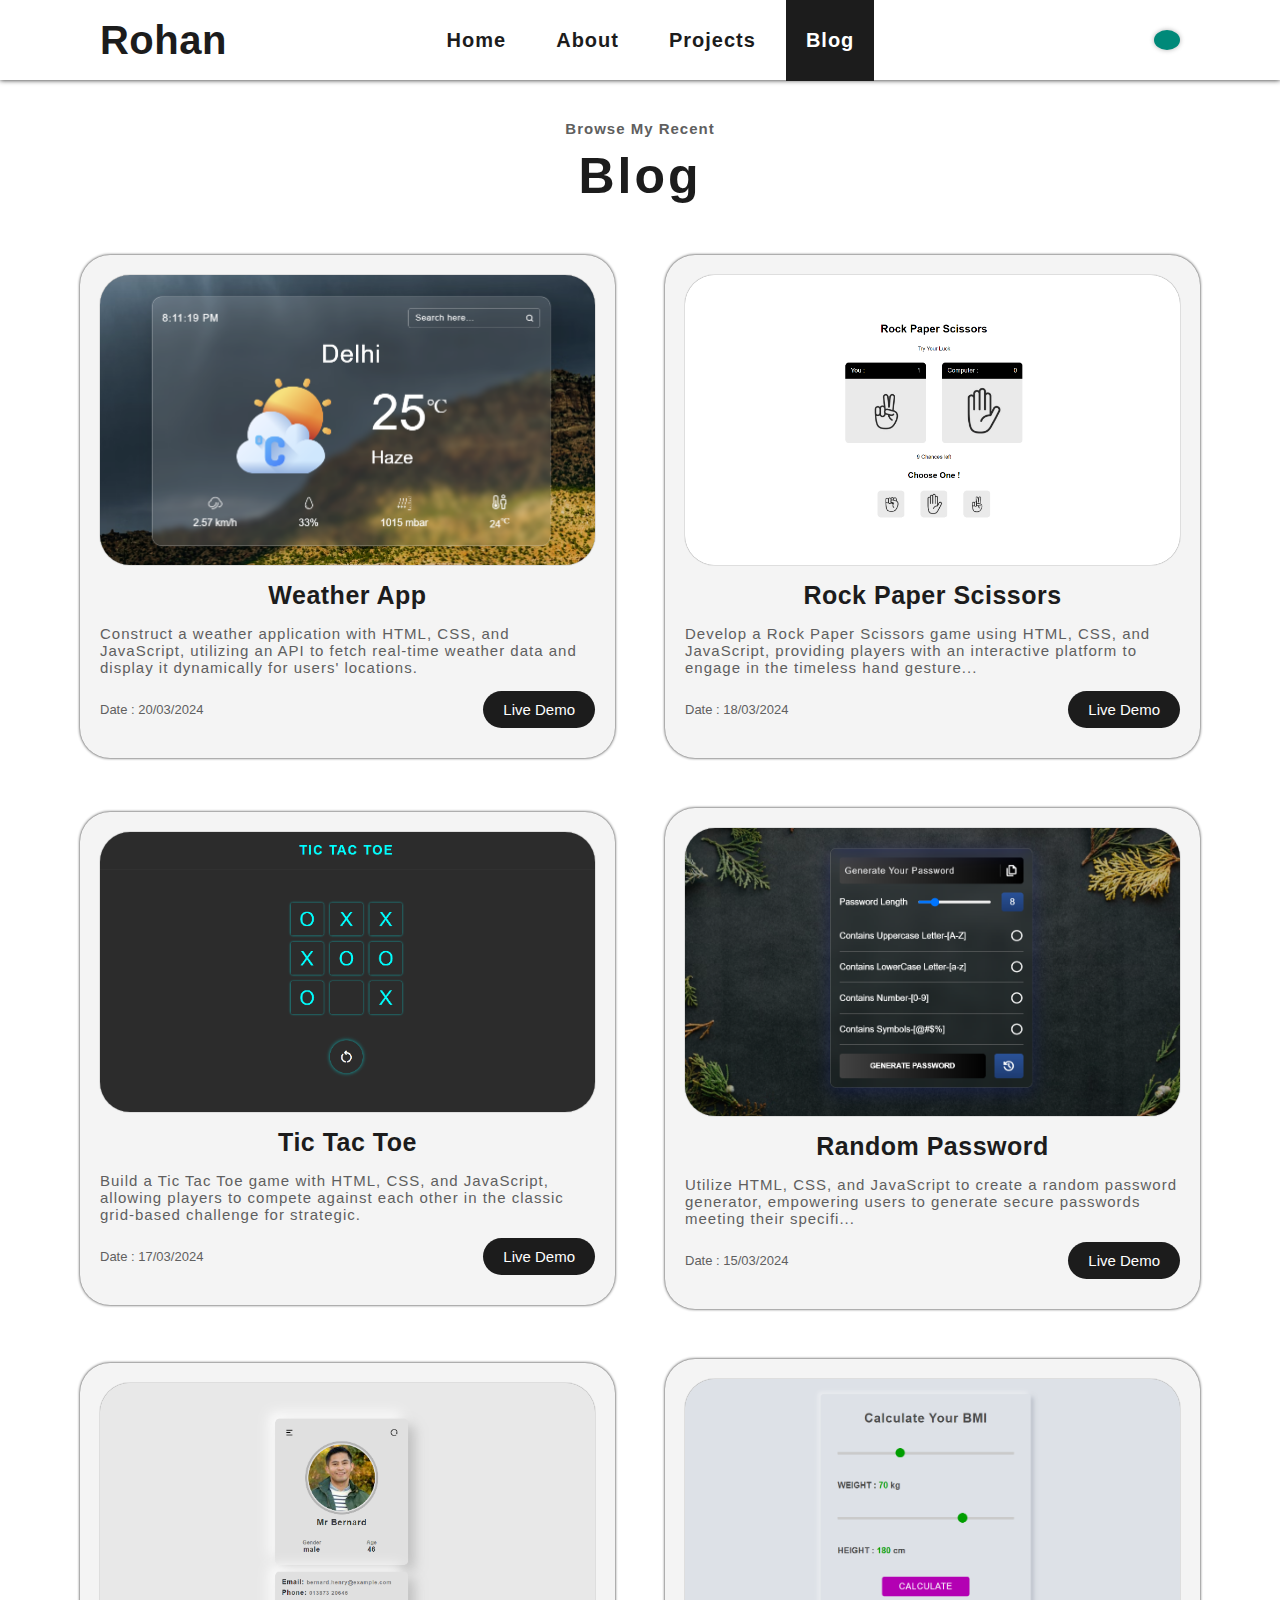
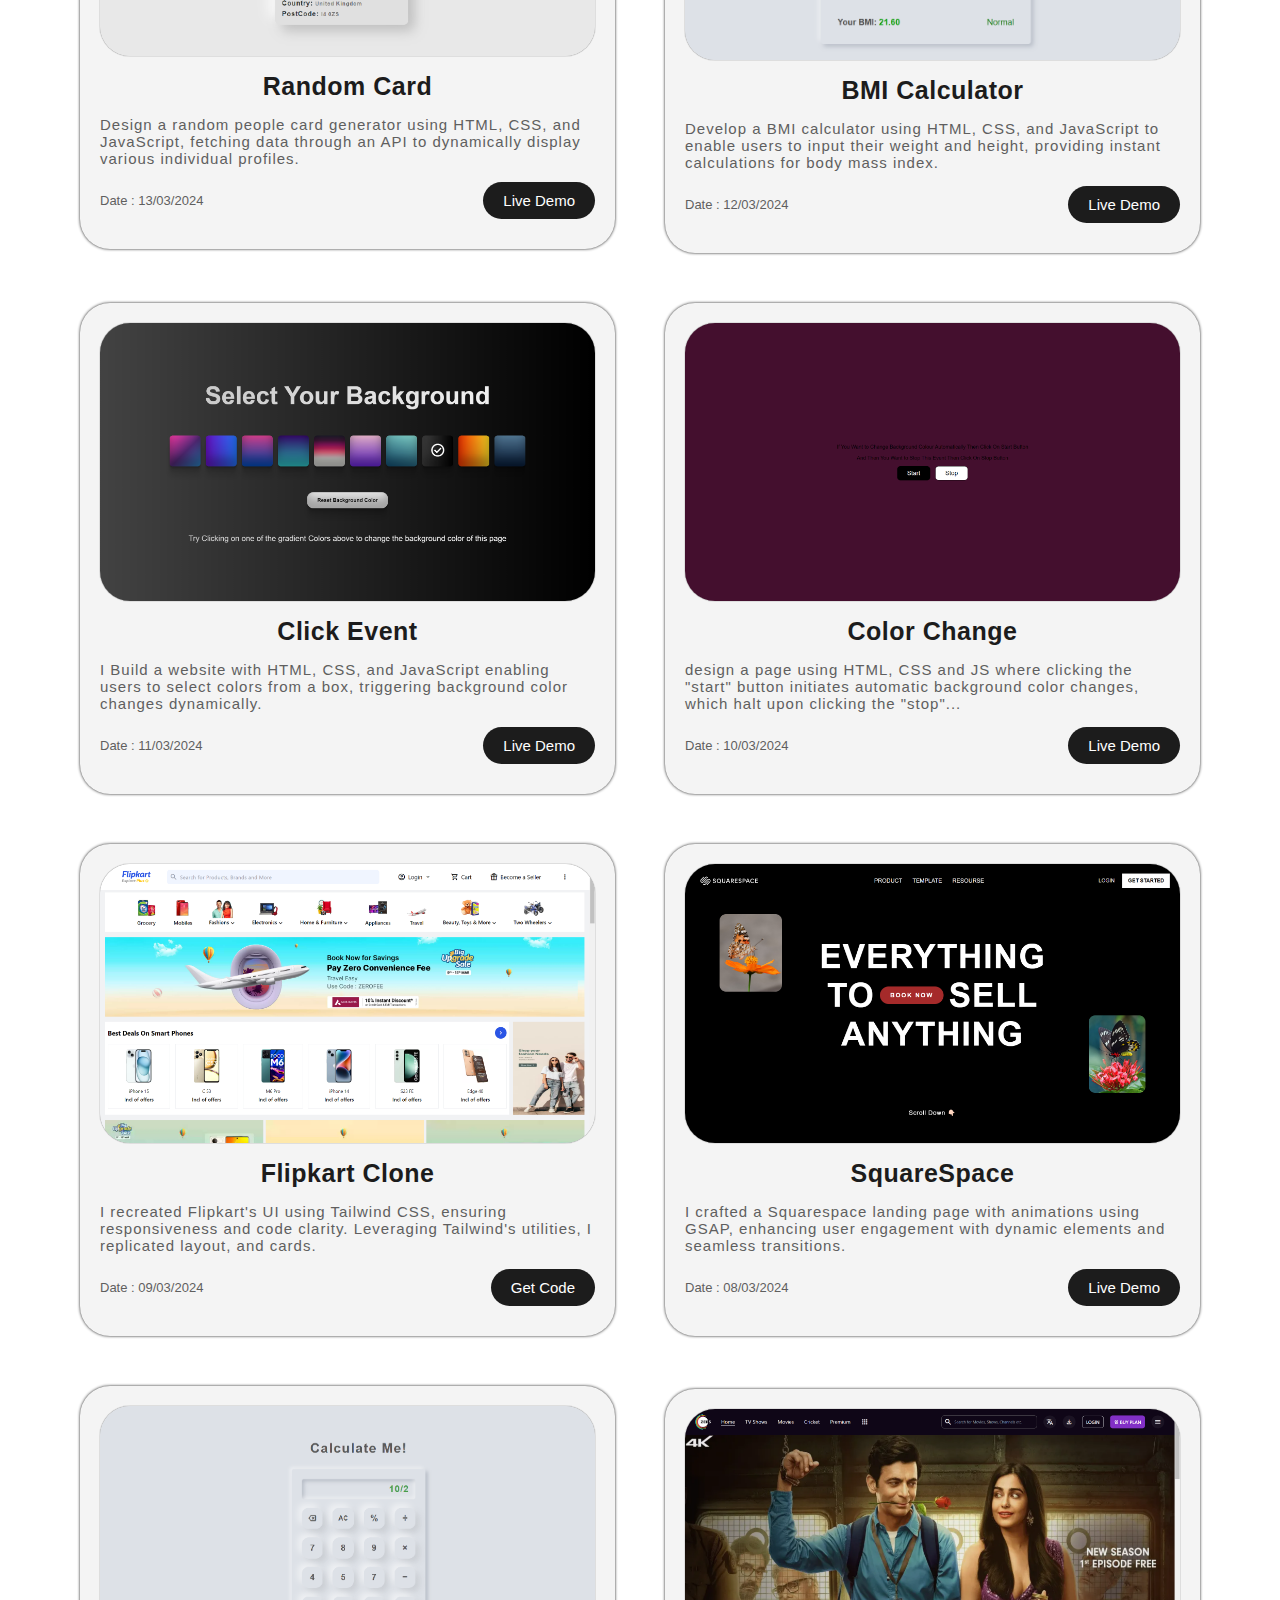
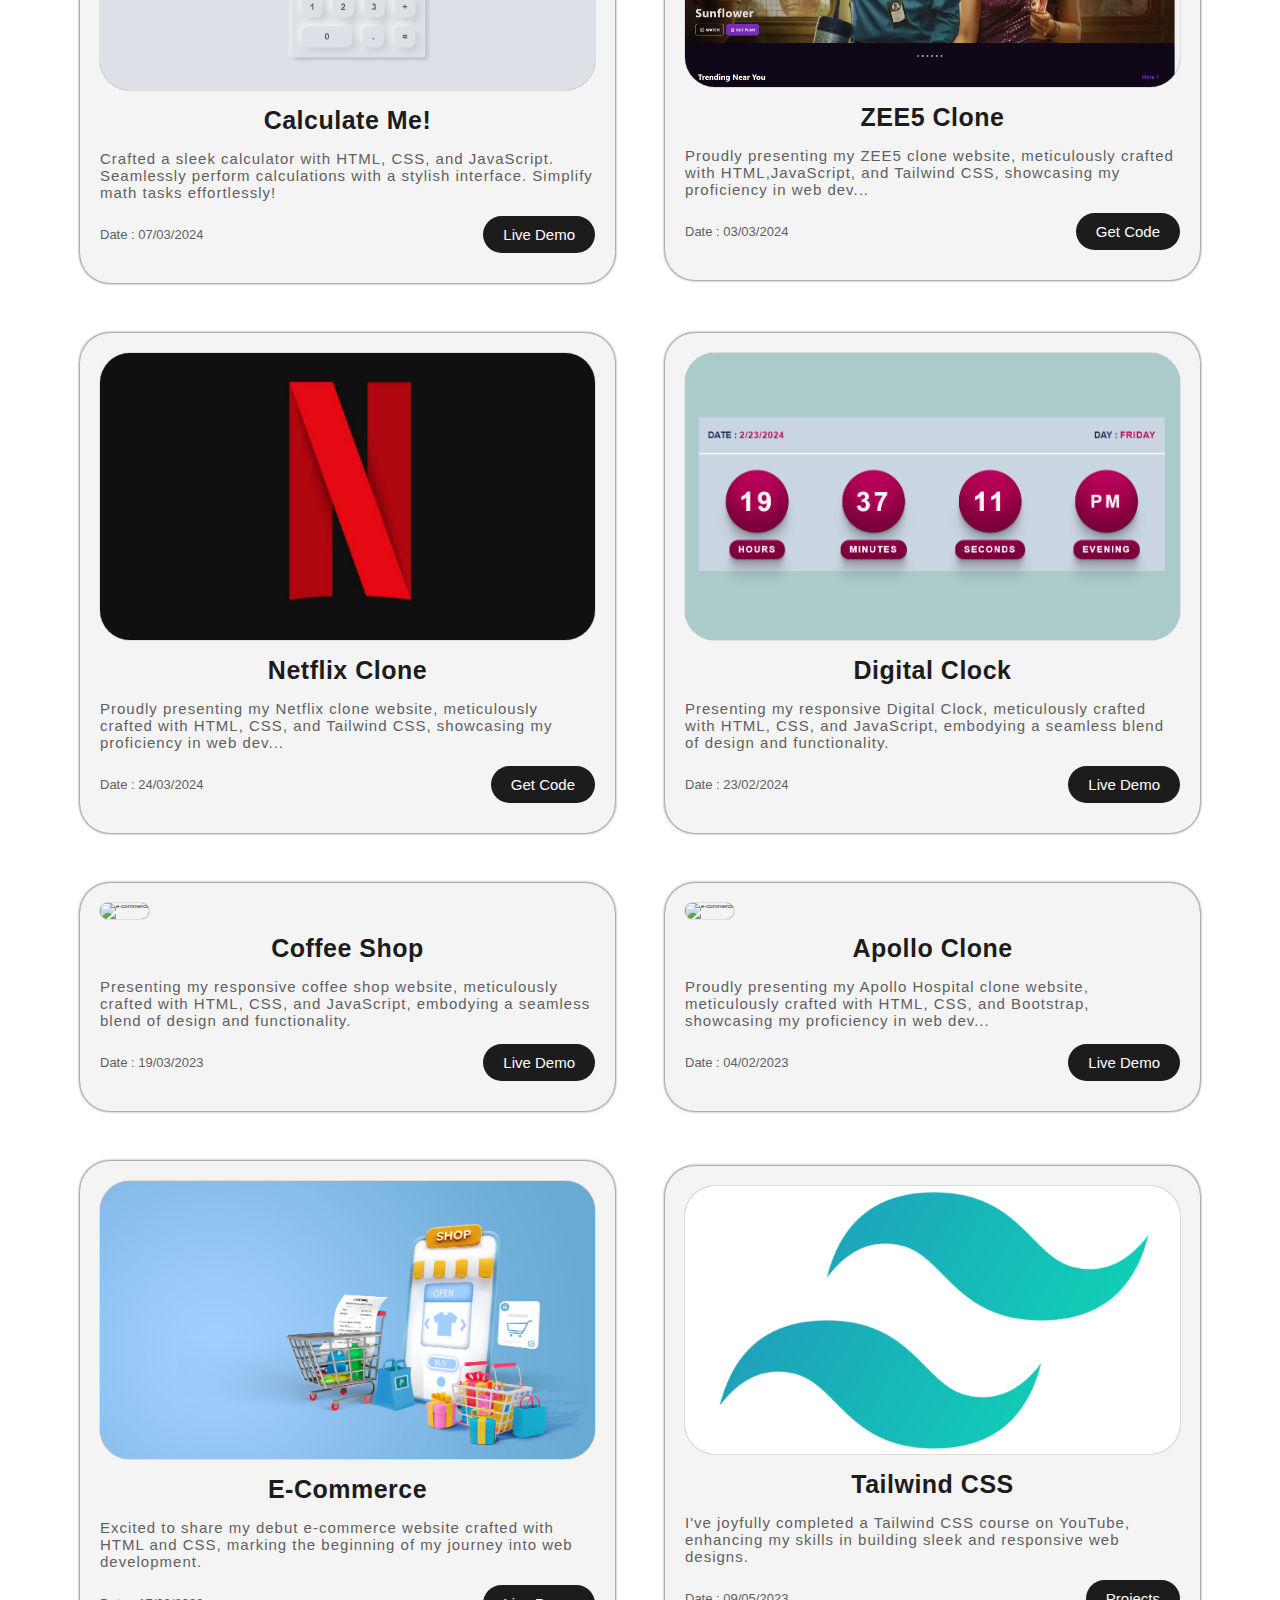
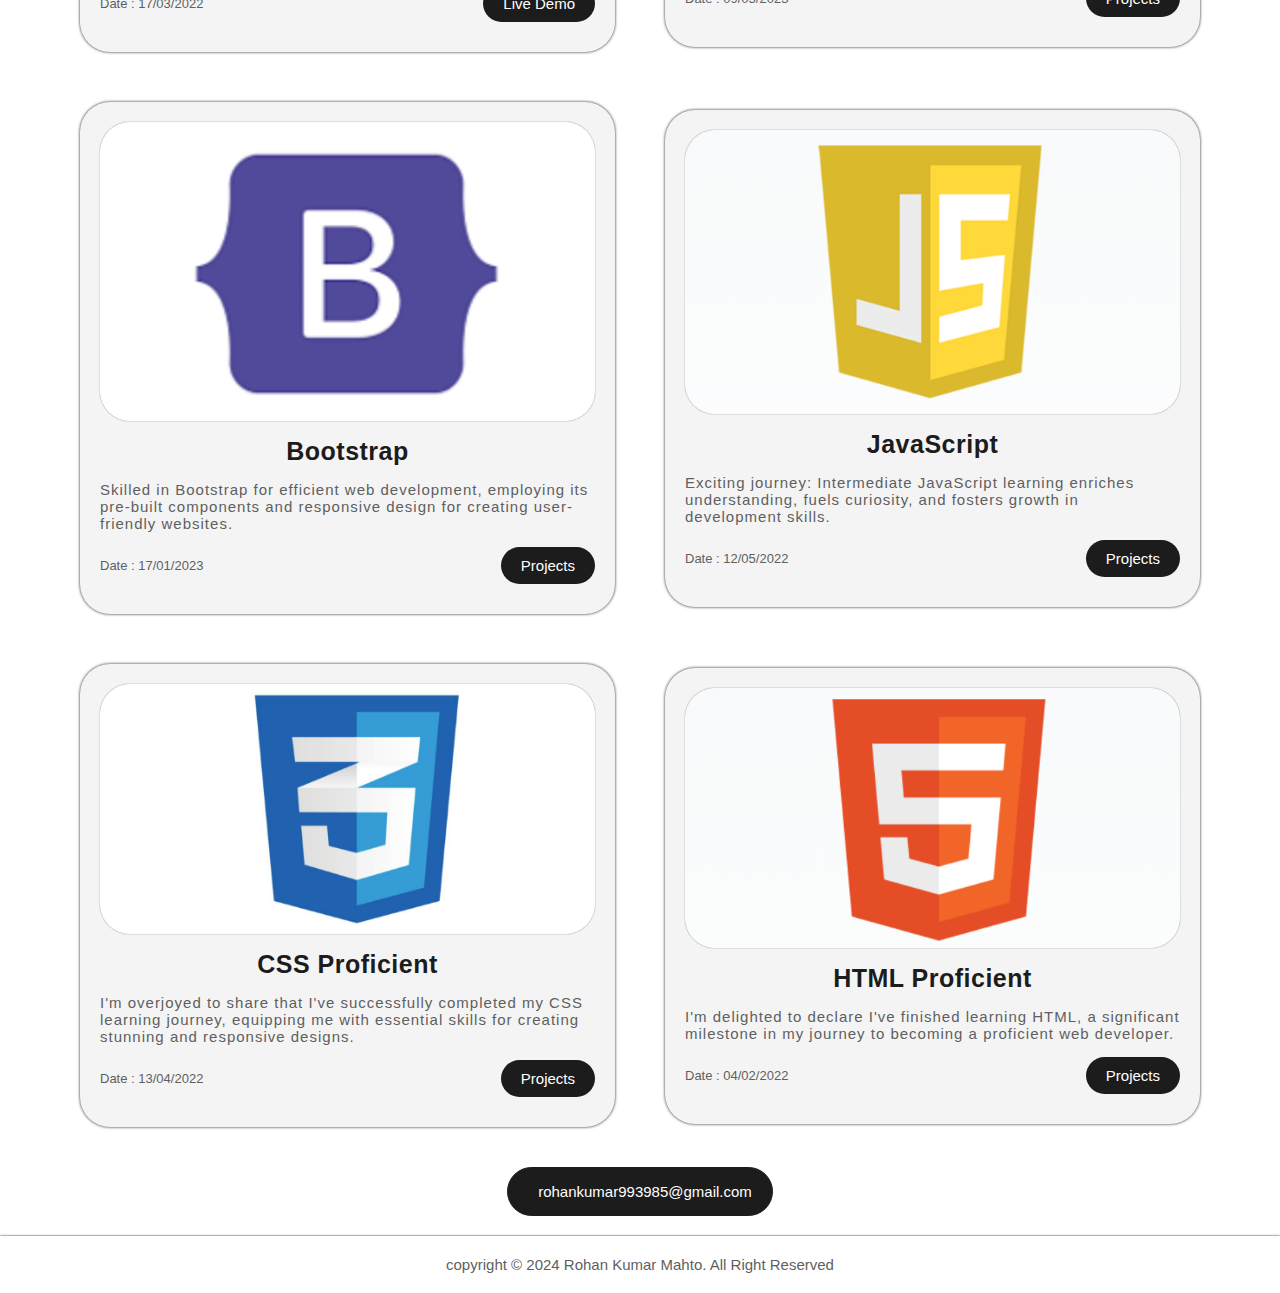
==== blog.html @ c52d7a99 "Add files via upload" ====
<!DOCTYPE html>
<html lang="en">
  <head>
    <meta charset="UTF-8" />
    <meta name="viewport" content="width=device-width, initial-scale=1.0" />
    <link rel="shortcut icon" href="./image/portfolio.png" type="image/x-icon">
    <title>Rohan Kumar Mahto | Portfolio.</title>
    <link rel="stylesheet" href="style.css" />
    <link
      rel="stylesheet"
      href="https://cdnjs.cloudflare.com/ajax/libs/font-awesome/6.5.1/css/all.min.css"
      integrity="sha512-DTOQO9RWCH3ppGqcWaEA1BIZOC6xxalwEsw9c2QQeAIftl+Vegovlnee1c9QX4TctnWMn13TZye+giMm8e2LwA=="
      crossorigin="anonymous"
      referrerpolicy="no-referrer"
    />
  </head>
  <body>
    <div id="bottomToTopScroll">
      <i class="fa-solid fa-arrow-up"></i>
    </div>
    <header class="header-section">
      <div class="navbar">
        <div class="logo">Rohan</div>
        <div class="nav-links">
          <ul class="menu">
            <li><a href="./index.html">Home</a></li>
            <li><a href="./index.html#about">About</a></li>
            <li><a href="./index.html#project">Projects</a></li>
            <li><a href="./blog.html" class="active">Blog</a></li>
            <li><i class="fa-solid fa-xmark close-menu"></i>
          </ul>
        </div>

          <div class="button">
            <i  onclick="lightdark(this)" class="fa-solid fa-moon light-dark" id="themeIcon1"></i>
            <a href="https://wa.me/91+ 8404973614" target="_blank" class="btn whatsapp"><i class="fa-brands fa-whatsapp"></i></a>
          </div>

        <div class="hamburger">
          <button class="light-dark">
            <i class="fa-solid fa-moon" onclick="lightdark(this)" id="themeIcon2"></i>
          </button>
          <i class="fa-solid fa-bars open-menu"></i>
        </div>
      </div>
    </header>

  <section class="page4 blogPage" id="blog" style="margin-top: 4rem;">
    <div class="project-heading blogPageHeading">
      <p>Browse My Recent</p>
      <h2>Blog</h2>
    </div>

    <div class="project-cart-section blog-section">
        <div class="cart-body blogPageCartBody">
            <div class="img-section img-blog">
              <img src="./image/img 25.png" alt="e-commerce">
            </div>
            <div class="cart-description">
              <div class="cart-heading">
                <h4>Weather App</h4>
              </div>
              <div class="cart-details">
                <p>
                  Construct a weather application with HTML, CSS, and JavaScript, utilizing an API to fetch real-time weather data and display it dynamically for users' locations.</p>
                  <div class="blog-date">
                    <p>Date : 20/03/2024</p>
                    <a href="https://rohan04022003.github.io/Weather-App" target="_blank">Live Demo</a>
                  </div>
              </div>
            </div>
          </div>
        <div class="cart-body blogPageCartBody">
            <div class="img-section img-blog">
              <img src="./image/img 24.png" alt="e-commerce">
            </div>
            <div class="cart-description">
              <div class="cart-heading">
                <h4>Rock Paper Scissors</h4>
              </div>
              <div class="cart-details">
                <p>
                  Develop a Rock Paper Scissors game using HTML, CSS, and JavaScript, providing players with an interactive platform to engage in the timeless hand gesture...</p>
                  <div class="blog-date">
                    <p>Date : 18/03/2024</p>
                    <a href="https://rohan04022003.github.io/Rock-Paper-Scissors" target="_blank">Live Demo</a>
                  </div>
              </div>
            </div>
          </div>
        <div class="cart-body blogPageCartBody">
            <div class="img-section img-blog">
              <img src="./image/img 27.png" alt="e-commerce">
            </div>
            <div class="cart-description">
              <div class="cart-heading">
                <h4>Tic Tac Toe</h4>
              </div>
              <div class="cart-details">
                <p>
                  Build a Tic Tac Toe game with HTML, CSS, and JavaScript, allowing players to compete against each other in the classic grid-based challenge for strategic.</p>
                  <div class="blog-date">
                    <p>Date : 17/03/2024</p>
                    <a href="https://rohan04022003.github.io/Tic-tac-toe" target="_blank">Live Demo</a>
                  </div>
              </div>
            </div>
          </div>
        <div class="cart-body blogPageCartBody">
            <div class="img-section img-blog">
              <img src="./image/img 23.png" alt="e-commerce">
            </div>
            <div class="cart-description">
              <div class="cart-heading">
                <h4>Random Password</h4>
              </div>
              <div class="cart-details">
                <p>
                  Utilize HTML, CSS, and JavaScript to create a random password generator, empowering users to generate secure passwords meeting their specifi...</p>
                  <div class="blog-date">
                    <p>Date : 15/03/2024</p>
                    <a href="https://rohan04022003.github.io/Password-Generator" target="_blank">Live Demo</a>
                  </div>
              </div>
            </div>
          </div>
        <div class="cart-body blogPageCartBody">
            <div class="img-section img-blog">
              <img src="./image/img 26.png" alt="e-commerce">
            </div>
            <div class="cart-description">
              <div class="cart-heading">
                <h4>Random Card</h4>
              </div>
              <div class="cart-details">
                <p>
                  Design a random people card generator using HTML, CSS, and JavaScript, fetching data through an API to dynamically display various individual profiles.</p>
                  <div class="blog-date">
                    <p>Date : 13/03/2024</p>
                    <a href="https://rohan04022003.github.io/Random-Card-Generator" target="_blank">Live Demo</a>
                  </div>
              </div>
            </div>
          </div>
        <div class="cart-body blogPageCartBody">
            <div class="img-section img-blog">
              <img src="./image/img 22.png" alt="e-commerce">
            </div>
            <div class="cart-description">
              <div class="cart-heading">
                <h4>BMI Calculator</h4>
              </div>
              <div class="cart-details">
                <p>
                  Develop a BMI calculator using HTML, CSS, and JavaScript to enable users to input their weight and height, providing instant calculations for body mass index.</p>
                  <div class="blog-date">
                    <p>Date : 12/03/2024</p>
                    <a href="https://rohan04022003.github.io/BMI-Calculator/" target="_blank">Live Demo</a>
                  </div>
              </div>
            </div>
          </div>
        <div class="cart-body blogPageCartBody">
            <div class="img-section img-blog">
              <img src="./image/img 20.png" alt="e-commerce">
            </div>
            <div class="cart-description">
              <div class="cart-heading">
                <h4>Click Event</h4>
              </div>
              <div class="cart-details">
                <p>
                  I Build a website with HTML, CSS, and JavaScript enabling users to select colors from a box, triggering background color changes dynamically.</p>
                  <div class="blog-date">
                    <p>Date : 11/03/2024</p>
                    <a href="https://rohan04022003.github.io/Background-Color-Change/" target="_blank">Live Demo</a>
                  </div>
              </div>
            </div>
          </div>
        <div class="cart-body blogPageCartBody">
            <div class="img-section img-blog">
              <img src="./image/img 21.png" alt="e-commerce">
            </div>
            <div class="cart-description">
              <div class="cart-heading">
                <h4>Color Change</h4>
              </div>
              <div class="cart-details">
                <p>
                  design a page using HTML, CSS and JS where clicking the "start" button initiates automatic background color changes, which halt upon clicking the "stop"...</p>
                  <div class="blog-date">
                    <p>Date : 10/03/2024</p>
                    <a href="https://rohan04022003.github.io/Background-Color-Change-Automatic/" target="_blank">Live Demo</a>
                  </div>
              </div>
            </div>
          </div>
        <div class="cart-body blogPageCartBody">
            <div class="img-section img-blog">
              <img src="./image/img 19.png" alt="e-commerce">
            </div>
            <div class="cart-description">
              <div class="cart-heading">
                <h4>Flipkart Clone</h4>
              </div>
              <div class="cart-details">
                <p>
                  I recreated Flipkart's UI using Tailwind CSS, ensuring responsiveness and code clarity. Leveraging Tailwind's utilities, I replicated layout, and cards.</p>
                  <div class="blog-date">
                    <p>Date : 09/03/2024</p>
                    <a href="https://github.com/Rohan04022003/Flipkart-Clone" target="_blank">Get Code</a>
                  </div>
              </div>
            </div>
          </div>
        <div class="cart-body blogPageCartBody">
            <div class="img-section img-blog">
              <img src="./image/img 18.png" alt="e-commerce">
            </div>
            <div class="cart-description">
              <div class="cart-heading">
                <h4>SquareSpace</h4>
              </div>
              <div class="cart-details">
                <p>
                  I crafted a Squarespace landing page with animations using GSAP, enhancing user engagement with dynamic elements and seamless transitions.</p>
                  <div class="blog-date">
                    <p>Date : 08/03/2024</p>
                    <a href="https://rohan04022003.github.io/Squarespace-landingPage/" target="_blank">Live Demo</a>
                  </div>
              </div>
            </div>
          </div>
        <div class="cart-body blogPageCartBody">
            <div class="img-section img-blog">
              <img src="./image/img 16.png" alt="e-commerce">
            </div>
            <div class="cart-description">
              <div class="cart-heading">
                <h4>Calculate Me!</h4>
              </div>
              <div class="cart-details">
                <p>
                  Crafted a sleek calculator with HTML, CSS, and JavaScript. Seamlessly perform calculations with a stylish interface. Simplify math tasks effortlessly!</p>
                  <div class="blog-date">
                    <p>Date : 07/03/2024</p>
                    <a href="https://rohan04022003.github.io/CalculateMe" target="_blank">Live Demo</a>
                  </div>
              </div>
            </div>
          </div>
          <div class="cart-body blogPageCartBody">
            <div class="img-section img-blog">
              <img src="./image/img 17.png" alt="e-commerce">
            </div>
            <div class="cart-description">
              <div class="cart-heading">
                <h4>ZEE5 Clone</h4>
              </div>
              <div class="cart-details">
                <p>
                  Proudly presenting my ZEE5 clone website, meticulously crafted with HTML,JavaScript, and Tailwind CSS, showcasing my proficiency in web dev...</p>
                  <div class="blog-date">
                    <p>Date : 03/03/2024</p>
                    <a href="https://github.com/Rohan04022003/ZEE5-Clone" target="_blank">Get Code</a>
                  </div>
              </div>
            </div>
          </div>
        <div class="cart-body blogPageCartBody">
            <div class="img-section img-blog">
              <img src="./image/img 14.png" alt="e-commerce">
            </div>
            <div class="cart-description">
              <div class="cart-heading">
                <h4>Netflix Clone</h4>
              </div>
              <div class="cart-details">
                <p>
                  Proudly presenting my Netflix clone website, meticulously crafted with HTML, CSS, and Tailwind CSS, showcasing my proficiency in web dev...</p>
                  <div class="blog-date">
                    <p>Date : 24/03/2024</p>
                    <a href="https://github.com/Rohan04022003/Netflix-clone/" target="_blank">Get Code</a>
                  </div>
              </div>
            </div>
          </div>
        <div class="cart-body blogPageCartBody">
            <div class="img-section img-blog">
              <img src="./image/img 13.png" alt="e-commerce">
            </div>
            <div class="cart-description">
              <div class="cart-heading">
                <h4>Digital Clock</h4>
              </div>
              <div class="cart-details">
                <p>
                    Presenting my responsive Digital Clock, meticulously crafted with HTML, CSS, and JavaScript, embodying a seamless blend of design and functionality.</p>
                  <div class="blog-date">
                    <p>Date : 23/02/2024</p>
                    <a href="https://rohan04022003.github.io/digital-clock/" target="_blank">Live Demo</a>
                  </div>
              </div>
            </div>
          </div>
        <div class="cart-body blogPageCartBody">
            <div class="img-section img-blog">
              <img src="./image/img 4.jpg" alt="e-commerce">
            </div>
            <div class="cart-description">
              <div class="cart-heading">
                <h4>Coffee Shop</h4>
              </div>
              <div class="cart-details">
                <p>
                    Presenting my responsive coffee shop website, meticulously crafted with HTML, CSS, and JavaScript, embodying a seamless blend of design and functionality.</p>
                  <div class="blog-date">
                    <p>Date : 19/03/2023</p>
                    <a href="https://rohan04022003.github.io/Coffee-shop-website01-full-responsive/" target="_blank">Live Demo</a>
                  </div>
              </div>
            </div>
          </div>
        <div class="cart-body blogPageCartBody">
            <div class="img-section img-blog">
              <img src="./image/img 3.jpg" alt="e-commerce">
            </div>
            <div class="cart-description">
              <div class="cart-heading">
                <h4>Apollo Clone</h4>
              </div>
              <div class="cart-details">
                <p>Proudly presenting my Apollo Hospital clone website, meticulously crafted with HTML, CSS, and Bootstrap, showcasing my proficiency in web dev...
                  </p>
                  <div class="blog-date">
                    <p>Date : 04/02/2023</p>
                    <a href=" https://rohan04022003.github.io/Hospital-management01/" target="_blank">Live Demo</a>
                  </div>
              </div>
            </div>
          </div>
        <div class="cart-body blogPageCartBody">
            <div class="img-section img-blog">
              <img src="./image/img 2.jpg" alt="e-commerce">
            </div>
            <div class="cart-description">
              <div class="cart-heading">
                <h4>E-Commerce</h4>
              </div>
              <div class="cart-details">
                <p>
                    Excited to share my debut e-commerce website crafted with HTML and CSS, marking the beginning of my journey into web development.</p>
                  <div class="blog-date">
                    <p>Date : 17/03/2022</p>
                    <a href="https://rohan04022003.github.io/Fashion-club/" target="_blank">Live Demo</a>
                  </div>
              </div>
            </div>
          </div>
        <div class="cart-body blogPageCartBody">
            <div class="img-section img-blog">
              <img src="./image/img 9.png" alt="e-commerce">
            </div>
            <div class="cart-description">
              <div class="cart-heading">
                <h4>Tailwind CSS</h4>
              </div>
              <div class="cart-details">
                <p>
                  I've joyfully completed a Tailwind CSS course on YouTube, enhancing my skills in building sleek and responsive web designs.</p>
                  <div class="blog-date">
                    <p>Date : 09/05/2023</p>
                    <a href="./tailwindcss_project.html">Projects</a>
                  </div>
              </div>
            </div>
          </div>
        <div class="cart-body blogPageCartBody">
            <div class="img-section img-blog">
              <img src="./image/img 8.png" alt="e-commerce">
            </div>
            <div class="cart-description">
              <div class="cart-heading">
                <h4>Bootstrap</h4>
              </div>
              <div class="cart-details">
                <p>
                    Skilled in Bootstrap for efficient web development, employing its pre-built components and responsive design for creating user-friendly websites.</p>
                  <div class="blog-date">
                    <p>Date : 17/01/2023</p>
                    <a href="./bootstrap_projects.html">Projects</a>
                  </div>
              </div>
            </div>
          </div>
      <div class="cart-body blogPageCartBody">
        <div class="img-section img-blog">
          <img src="./image/img 7.png" alt="e-commerce">
        </div>
        <div class="cart-description">
          <div class="cart-heading">
            <h4>JavaScript</h4>
          </div>
          <div class="cart-details">
            <p>
              Exciting journey: Intermediate JavaScript learning enriches understanding, fuels curiosity, and fosters growth in development skills.</p>
              <div class="blog-date">
                <p>Date : 12/05/2022</p>
                <a href="./html_css_project.html">Projects</a>
              </div>
          </div>
        </div>
      </div>
      <div class="cart-body blogPageCartBody">
        <div class="img-section img-blog">
          <img src="./image/img 6.png" alt="e-commerce">
        </div>
        <div class="cart-description">
          <div class="cart-heading">
            <h4>CSS Proficient</h4>
          </div>
          <div class="cart-details">
            <p>
              I'm overjoyed to share that I've successfully completed my CSS learning journey, equipping me with essential skills for creating stunning and responsive designs.</p>
              <div class="blog-date">
                <p>Date : 13/04/2022</p>
                <a href="./html_css_project.html">Projects</a>
              </div>
          </div>
        </div>
      </div>
      <div class="cart-body blogPageCartBody">
        <div class="img-section img-blog">
          <img src="./image/img 5.png" alt="e-commerce">
        </div>
        <div class="cart-description">
          <div class="cart-heading">
            <h4>HTML Proficient</h4>
          </div>
          <div class="cart-details">
            <p>
              I'm delighted to declare I've finished learning HTML, a significant milestone in my journey to becoming a proficient web developer.</p>
              <div class="blog-date">
                <p>Date : 04/02/2022</p>
                <a href="./html_css_project.html">Projects</a>
              </div>
          </div>
        </div>
      </div>
    </div>
  </section>

  <footer>
    <div class="my-email">
      <a href="mailto:rohankumar993985@gmail.com" class="email-btn"><i class="fa-solid fa-envelope"></i>rohankumar993985@gmail.com</a>
    </div>

    <div class="copyright">
      <p>copyright &copy; 2024 Rohan Kumar Mahto. All Right Reserved</p>
    </div>
  </footer>

  <script src="https://cdnjs.cloudflare.com/ajax/libs/gsap/3.12.5/gsap.min.js" integrity="sha512-7eHRwcbYkK4d9g/6tD/mhkf++eoTHwpNM9woBxtPUBWm67zeAfFC+HrdoE2GanKeocly/VxeLvIqwvCdk7qScg==" crossorigin="anonymous" referrerpolicy="no-referrer"></script>
  <script src="https://cdnjs.cloudflare.com/ajax/libs/gsap/3.12.5/ScrollTrigger.min.js" integrity="sha512-onMTRKJBKz8M1TnqqDuGBlowlH0ohFzMXYRNebz+yOcc5TQr/zAKsthzhuv0hiyUKEiQEQXEynnXCvNTOk50dg==" crossorigin="anonymous" referrerpolicy="no-referrer"></script>
  <script src="./gsap.js"></script>
    <script src="./script.js"></script>
  </body>
</html>
---- style.css ----
* {
  padding: 0;
  margin: 0;
  font-size: 62.5%;
  font-family:Arial, Helvetica, sans-serif;
  box-sizing: border-box;
  -webkit-tap-highlight-color: transparent;
  scroll-behavior: smooth;
  user-select: none;
}

::-webkit-scrollbar {
  width: 0.4rem;
}

::-webkit-scrollbar-thumb {
  background-color: var(--ternary-color);
  border-radius: 4rem;
}

:root {
  --primary-color: #ffffff;
  --secondary-color: rgb(28, 28, 28);
  --ternary-color: #5f5f5f;
  --scroll-bar: fff;
  --menu-bg: rgb(185, 185, 185);
  --fourth-color: rgb(244, 244, 244);
}

.dark-mode {
  --secondary-color: #ffffff;
  --primary-color: rgb(15, 15, 15);
  --menu-bg: rgb(49, 49, 49);
  --ternary-color: #b0b0b0;
  --fourth-color: rgb(32, 32, 32);
}

body {
  transition: 0.3s linear;
  background-color: var(--primary-color);
  color: var(--secondary-color);
}

#bottomToTopScroll{
  position: fixed;
  z-index: 999999999;
  bottom: 5%;
  right: 3%;
  opacity: 0;
  transition: .3s linear;
}

#bottomToTopScroll i{
  padding: 1.5rem 1.8rem;
  font-size: 2rem;
  border-radius: 50%;
  background-color: var(--secondary-color);
  color: var(--primary-color);
  cursor: pointer;
}

/* start header section  */

.header-section {
  width: 100%;
  box-shadow: 0px 0px 5px var(--secondary-color);
  position: sticky;
  top: 0;
  z-index: 99999;
}

.header-section .navbar {
  display: flex;
  justify-content: space-around;
  align-items: center;
  height: 8rem;
  position: relative;
  background-color: var(--primary-color);
}

.header-section .navbar .logo {
  font-size: 4rem;
  font-weight: 700;
  letter-spacing: .5px;
  color: var(--secondary-color);
}

.close-menu {
  display: none;
}

.header-section .navbar .nav-links ul {
  display: flex;
  align-items: center;
  gap: 1rem;
}

.header-section .nav-links ul li {
  list-style: none;
}

.header-section .nav-links ul li > a {
  text-decoration: none;
  font-size: 2rem;
  font-weight: 600;
  padding: 3rem 2rem;
  letter-spacing: 1px;
  color: var(--secondary-color);
}

.active{
  background-color: var(--secondary-color);
  color: var(--primary-color) !important;
}

.header-section .nav-links ul li i {
  color: var(--secondary-color);
  font-size: 2.5rem;
}

.header-section .light-dark {
  color: var(--secondary-color);
  font-size: 1.7rem;
  background-color: transparent;
  outline: none;
  border: none;
  cursor: pointer;
}

.header-section .navbar .button {
  display: flex;
  align-items: center;
  gap: 3rem;
  margin-left: 5rem;
}

.header-section .navbar .button i{
  font-size: 2.5rem;
}

.btn {
  text-decoration: none;
  font-size: 2rem;
  font-weight: 700;
  background: var(--menu-bg);
  color: var(--secondary-color);
  border-radius: 50%;
  overflow-anchor: none;
  padding: 1rem 1.3rem;
  cursor: pointer;
}

.header-section .navbar .whatsapp{
  color: white !important;
  background-color: #008979 !important;
  box-shadow: 0 0 5px #b0b0b0;
}

.header-section .whatsapp:hover{
  box-shadow: 0 0 30px #00ffe5;
  transition: .3s linear;
}

.header-section .navbar .button .btn i{
  font-size: 2.5rem;
  font-weight: 500;
}

.header-section .nav-links ul li:nth-child(5) {
  display: none;
}

.header-section .hamburger {
  display: none;
}

.page1 {
  display: flex;
  justify-content: center;
  align-items: center;
  height: 88vh;
  width: 100%;
  gap: 5rem;
}

.page1 .left-container img{
  width: 35rem;
  border-radius: 50%;
  object-fit: contain;
  background-position: center;
  cursor: pointer;
  border: 6px solid #b0b0b0;
}

.page1 .left-container img:hover{
  box-shadow: 0 0 30px var(--secondary-color);
  transition: .3s linear;
}

.page1 .right-container{
  text-align: center;
  letter-spacing: 1px;
  flex-basis: 30%;
  padding: 2rem;
}

.page1 .right-container > p{
  font-size: 1.8rem;
  color: var(--ternary-color);
  font-weight: 600;
  margin-bottom: 1rem;
}

.page1 .right-container > h2{
  font-size: 4rem;
  margin-bottom: 1.5rem;
}

.page1 .right-container > h3{
  font-size: 3rem;
  color: var(--ternary-color);
  margin-bottom: 3.5rem;
}

.page1 .right-container .right-container-button .btn1{
  text-decoration: none;
  font-size: 1.5rem;
  background-color: var(--secondary-color);
  color: var(--primary-color);
  padding: 1.5rem 2rem;
  border-radius: 5rem;
  font-weight: 500;
  margin-right: 1.5rem;
}

.btn1:hover, .cart-buttons a:hover{
  box-shadow: 0 0 10px var(--secondary-color);
  transition: .3s linear;
}

.page1 .right-container .right-container-button .btn1:nth-child(2){
  font-size: 1.5rem;
  color: var(--secondary-color) !important;
  border: 1px solid var(--secondary-color) !important;
  background-color: transparent !important;
}

.page1 .right-container .right-container-button .btn1 > i{
  font-size: 1.5rem;
  margin-right: 1.4rem;
  font-weight: 900;
}

.page1 .right-container .right-container-button .btn1 > span{
  font-size: 1.5rem;
  font-weight: 500;
}

.right-container .social-media-icon{
  margin-top: 5rem;
  display: flex;
  justify-content: space-around;
}

.right-container .social-media-icon i{
  font-size: 2.5rem;
}

.right-container .social-media-icon .instagram{
  background: linear-gradient( #833AB4, #E1306C);
  padding: 1.5rem 1.7rem;
  color: white;
  box-shadow: 0 0 5px #b0b0b0;
}

.right-container .social-media-icon .instagram:hover{
  box-shadow: 0 0 50px #E1306C;
  transition: .3s linear;
}

.right-container .social-media-icon .facebook{
  padding: 1.5rem 1.9rem;
  font-weight: 500;
  background-color: #1877F2;
  color: white;
  box-shadow: 0 0 5px #b0b0b0;
}

.right-container .social-media-icon .facebook:hover{
  box-shadow: 0 0 50px #1877F2;
  transition: .3s linear;
}

.right-container .social-media-icon .github{
  padding: 1.5rem;
  font-weight: 500;
  background-color: #131212;
  color: white;
  box-shadow: 0 0 5px #b0b0b0;
}

.right-container .social-media-icon .github:hover{
  box-shadow: 0 0 50px #606060;
  transition: .3s linear;
}

.right-container .social-media-icon .linkedin{
  padding: 1.5rem 1.6rem;
  font-weight: 500;
  background-color: #0077B5;
  color: white;
  box-shadow: 0 0 5px #b0b0b0;
}

.right-container .social-media-icon .linkedin:hover{
  box-shadow: 0 0 50px #0077B5;
  transition: .3s linear;
}

.right-container .social-media-icon .twitter{
  padding: 1.5rem;
  font-weight: 500;
  background-color: #1DA1F2;
  color: white;
  box-shadow: 0 0 5px #b0b0b0;
}

.right-container .social-media-icon .twitter:hover{
  box-shadow: 0 0 50px #1DA1F2;
  transition: .3s linear;
}

.page2{
  height: auto;
  width: 100%;
  margin: 10rem 0;
}

.page2 .about-heading, .project-heading{
  display: flex;
  flex-direction: column;
  align-items: center;
  margin-bottom: 5rem;
}

.page2 .about-heading > p, .project-heading > p{
  font-size: 1.5rem;
  font-weight: 600;
  margin-bottom: 1rem;
  letter-spacing: 1px;
  color: var(--ternary-color);
}


.page2 .about-heading > h2, .project-heading h2{
  font-size: 5rem;
  letter-spacing: 3px;
}

.page2 .about-me-content{
  display: grid;
  grid-template-columns: 6fr 6fr;
  gap:5rem;
  margin: 0 10rem;
}

.page2 .about-me-content .content{
  font-size: 2.5rem;
  border-radius: 3rem;
  padding: 3rem;
  height: auto;
  display: flex;
  flex-direction: column;
  align-items: center;
  box-shadow: 0 0 5px var(--secondary-color);
  background-color: var(--fourth-color);
}

.page2 .about-me-content .content > p {
  font-size: 2rem;
  line-height: 3.2rem;
  margin-top: 1.5rem;
  color: var(--ternary-color);
}

.page2 .about-me-content .content h3 , .page2 .about-me-content .about-education h3{
  font-size: 2rem;
  padding-bottom: 1rem;
}

.about-me-content-icon{
  font-weight: 900;
  font-size: 4rem;
  padding-bottom: 1rem;
}

.page2 .about-me-content .about-education{
  font-size: 2rem;
  border-radius: 3rem;
  padding: 3rem;
  display: flex;
  flex-direction: column;
  align-items: center;
  height: auto;
  box-shadow: 0 0 5px var(--secondary-color);
  background-color: var(--fourth-color);
}

.page2 .about-me-content .about-education > p {
  line-height: 5rem;
  font-size: 2rem;
  font-weight: 500;
  color: var(--ternary-color);
}


.page3{
  height: auto;
  width: 100%;
  padding: 0 9rem;
  margin: 5rem 0;
}

.project-cart-section{
  display: grid;
  grid-template-columns: 4fr 4fr 4fr;
  gap: 5rem;
}


.project-cart-section .cart-body{
  width: 100%;
  height: auto;
  box-shadow: 0 0 3px var(--secondary-color);
  background-color: var(--fourth-color);
  padding: 2rem;
  border-radius: 3rem;
  place-self:center;
}

.cart-body:hover,.project-btn > a:hover, .blog-date > a:hover,.my-email > a:hover{
  box-shadow: 0 0 10px var(--secondary-color);
  transition: .3s linear;
}

.project-cart-section .cart-body .img-section img{
  width: 100%;
  border-radius: 3rem;
  box-shadow: 0 0 1px var(--secondary-color);
}

.cart-body .cart-description{
  display: flex;
  flex-direction: column;
  justify-content: space-around;
  align-items: center;
  padding-bottom: 1rem;
}

.cart-body .cart-description .cart-heading h4{
  font-size: 2.5rem;
  letter-spacing: .5px;
  padding: 1.5rem 0;
}

.cart-body .cart-description .cart-details > p{
  font-size: 1.5rem;
  letter-spacing: 1px;
  color: var(--ternary-color);
  margin-bottom: 1.5rem;
}

.cart-body .cart-buttons{
  display: flex;
  width: 100%;
  justify-content: space-around;
}

.cart-body .cart-buttons a {
  text-decoration: none;
  font-size: 1.5rem;
  letter-spacing: 1.5px;
  justify-content: space-around;
  padding: 1rem 2.5rem;
}


.cart-buttons a:nth-child(1){
  color: var(--primary-color);
  background-color: var(--secondary-color);
  border-radius: 5rem;
  
}
.cart-buttons a:nth-child(2){
  color: var(--secondary-color);
  background-color: transparent;
  border: 1px solid var(--secondary-color);
  border-radius: 5rem;
}

.cart-buttons a > i{
  font-size: 1.5rem;
  padding-right: .5rem;
}

.project-btn{
  display: flex;
  justify-content: center;
  align-items: center;
  margin: 4rem 0;
}

.project-btn > a{
  display: flex;
  flex-wrap: nowrap;
  justify-content: center;
  align-items: center;
  font-size: 1.5rem;
  text-decoration: none;
  color: var(--primary-color);
  border: 1px solid var(--secondary-color);
  background-color: var(--secondary-color);
  padding: 1rem 2rem;
  border-radius: 5rem;
}

.project-btn > a > i{
  padding-left: 1rem;
  font-weight: 600;
  font-size: 1.2rem;
}


.page4 .blog-section{
  display: grid;
  grid-template-columns: 3fr 3fr 3fr 3fr !important;
  place-content: center;
  margin: 0 8rem;
}

.blog-body{
  position: relative;
}

.img-blog img{
  width:auto;
  height: 22vh
}

.page4 .blog-date{
  display: flex;
  justify-content: space-between;
  align-items: center;
}

.blog-date > p{
  font-size: 1.3rem;
  color: var(--ternary-color);
}

.blog-date > a{
  text-decoration: none;
  font-size: 1.5rem;
  padding: 1rem 2rem;
  background-color: var(--secondary-color);
  color: var(--primary-color);
  border-radius: 5rem;
}

footer{
  width: 100%;
  height: auto;
}

footer .my-email{
  display: flex;
  justify-content: center;
  align-items: center;
  padding-bottom: 2rem;
  padding-top: 4rem;
  /* border-bottom: 1px solid var(--secondary-color); */
}

.my-email > a{
  display: flex;
  gap: 1rem;
  text-decoration: none;
  font-size: 1.5rem;
  padding: 1.5rem 2rem;
  border: 1px solid var(--secondary-color);
  color: var(--primary-color);
  background-color: var(--secondary-color);
  border-radius: 5rem;
}

.my-email > a > i{
  font-size: 2rem;
}

footer > .copyright{
  padding: 2rem 0;
  display: flex;
  justify-content: center;
  align-items: center;
  box-shadow: 0 0 2px var(--secondary-color);
}

footer > .copyright p{
  font-size: 1.5rem;
  color: var(--ternary-color);
}






@media (max-width:1400px) {
  .page4 .blog-section{
    display: grid;
    grid-template-columns: 6fr 6fr !important;
  }

  .img-blog img{
    height: auto;
  }
}


@media (max-width: 1500px){
  .page1 .right-container{
    flex-basis: 50%;
  }
}

@media (max-width: 1100px) {
  * {
    font-size: 50%;
  }

  .header-section .navbar {
    justify-content: space-between;
    padding: 0 3rem;
    height: 10rem;
  }

  .header-section .navbar .nav-links .menu {
    flex-direction: column;
    gap: 2rem;
    position: fixed;
    justify-content: center;
    background-color: var(--menu-bg);
    top: -90rem;
    width: 100vw;
    height: 60vh;
    left: 0;
    z-index: 999;
    padding: 6rem 3rem 6rem 3rem;
    border-radius: 0px 0px 4rem 4rem;
  }

  .header-section .navbar .nav-links ul li {
    padding: 2rem 0;
    aspect-ratio: 5;
    border-radius: 5rem;
    text-align: center;
    background-color: var(--primary-color);
  }

  .header-section .navbar .button{
    display: none;
  }

  .header-section .nav-links ul li:nth-child(5) {
    display: flex;
    aspect-ratio: 0;
  }

  .header-section .nav-links ul li:nth-child(5) i {
    padding: 1rem 3.4rem;
    font-size: 3rem;
    cursor: pointer;
  }

  .active{
    background-color: transparent;
    color: var(--secondary-color) !important;
  }

  .header-section .hamburger {
    display: flex;
    gap: 3rem;
  }

  .header-section .hamburger i {
    color: var(--secondary-color);
    font-size: 4rem;
    cursor: pointer;
  }

  .page1{
    flex-direction: column;
    height: 100vh;
    gap: 2rem;
  }

  .page1 .right-container{
    flex-basis: 45%;
  }

  .right-container .social-media-icon .instagram{
    box-shadow: 0 0 20px #E1306C;
  }

  .right-container .social-media-icon .facebook{
    box-shadow: 0 0 20px #1877F2;
  }

  .right-container .social-media-icon .github{
    box-shadow: 0 0 20px #606060;
  }

  .right-container .social-media-icon .linkedin{
    box-shadow: 0 0 20px #0077B5;
  }

  .right-container .social-media-icon .twitter{
    box-shadow: 0 0 20px #1DA1F2;
  }

  .page2{
    height: auto;
    margin:0 ;
  }

  .page2 .about-me-content{
    display: grid;
    grid-template-columns: 12fr;
    gap:5rem;
    margin: 0 2rem;
  }

  .page2 .about-me-content .content{
    justify-content: center;
  }

  .page2 .about-me-content .about-education{
    justify-content: center;
  }

  .page3{
    padding: 2rem 0;
  }

  .project-cart-section{
    flex-direction: column;
    margin: 0 2rem;
  }

  .project-cart-section{
    display: grid;
    grid-template-columns: 12fr;
  }

  .project-cart-section .cart-body {
    width: auto;
}

}


@media (max-width:600px) {
  .page4 .blog-section{
    display: grid;
    grid-template-columns: 12fr !important;
    margin: 0 2rem;
  }

  #bottomToTopScroll{
    bottom: 4%;
    right: 5%;
  }
  
  #bottomToTopScroll i{
    padding: 2rem 2.25rem;
  }
}
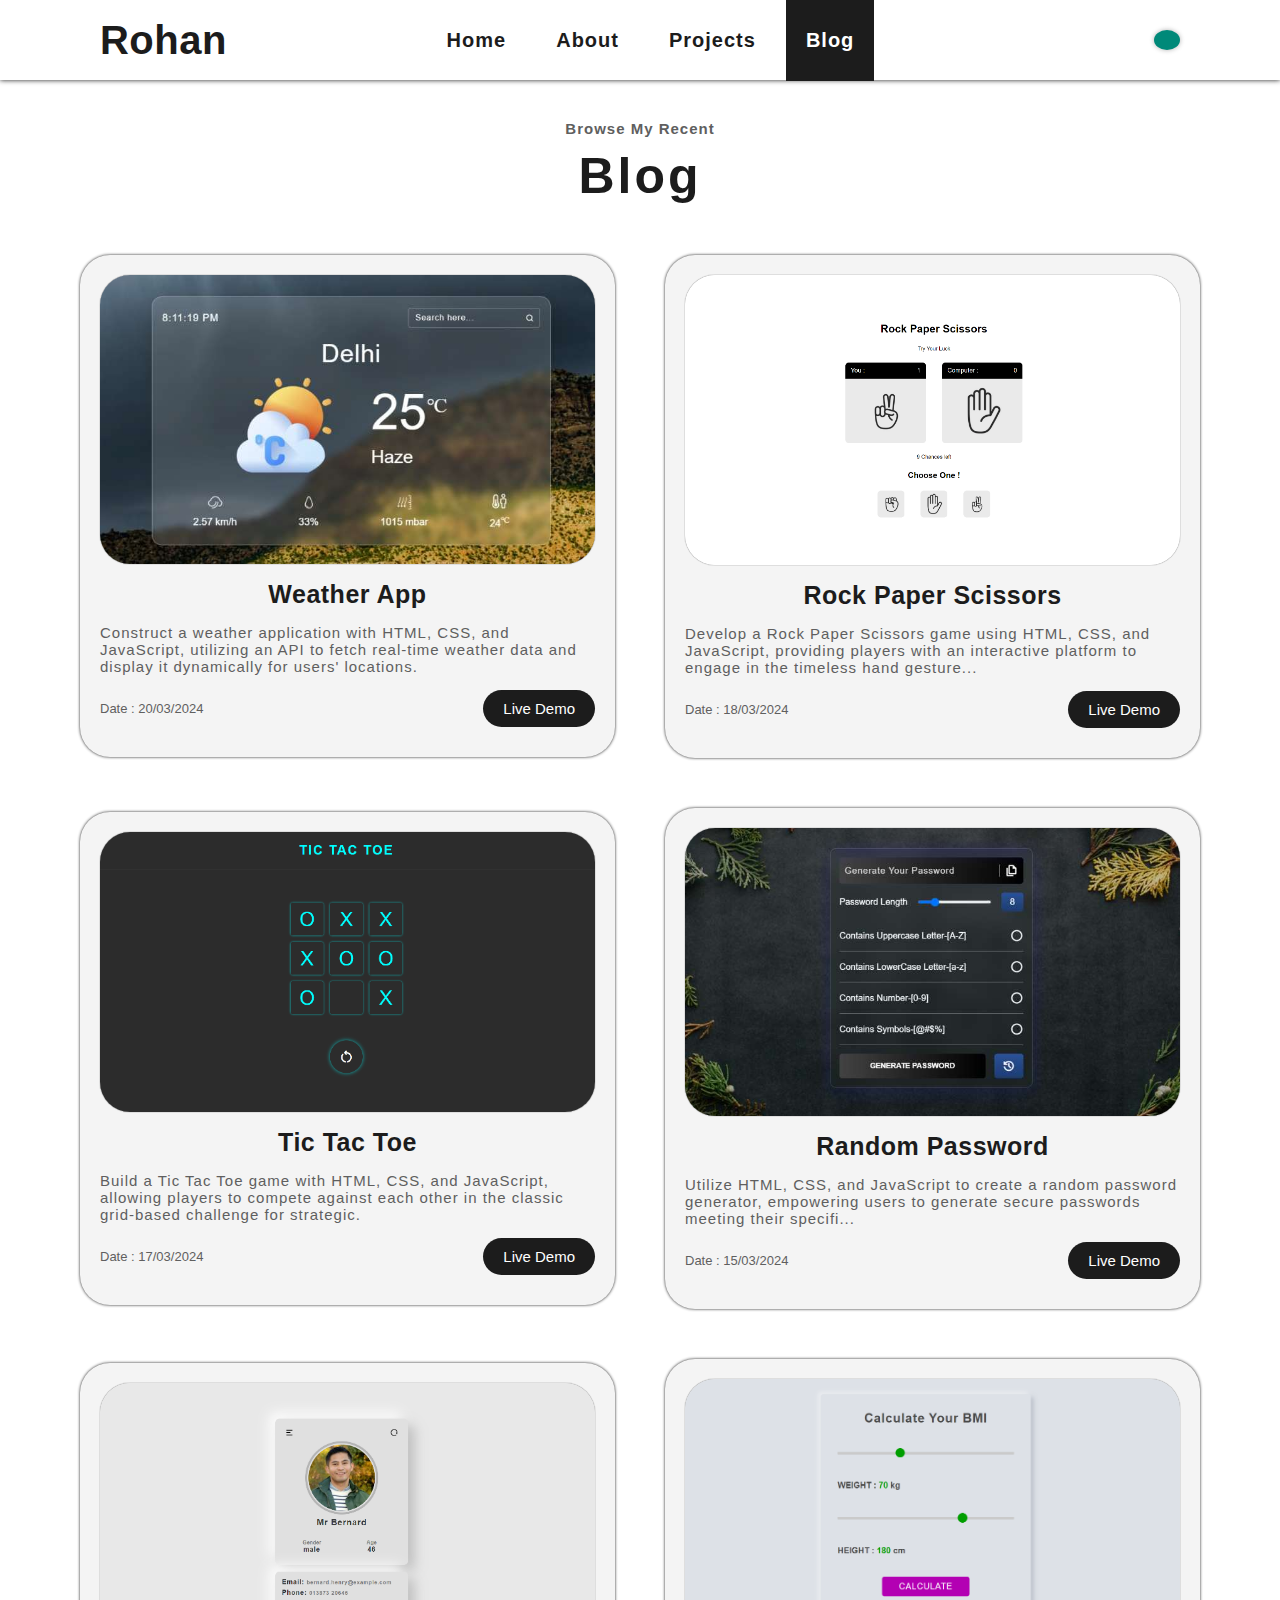
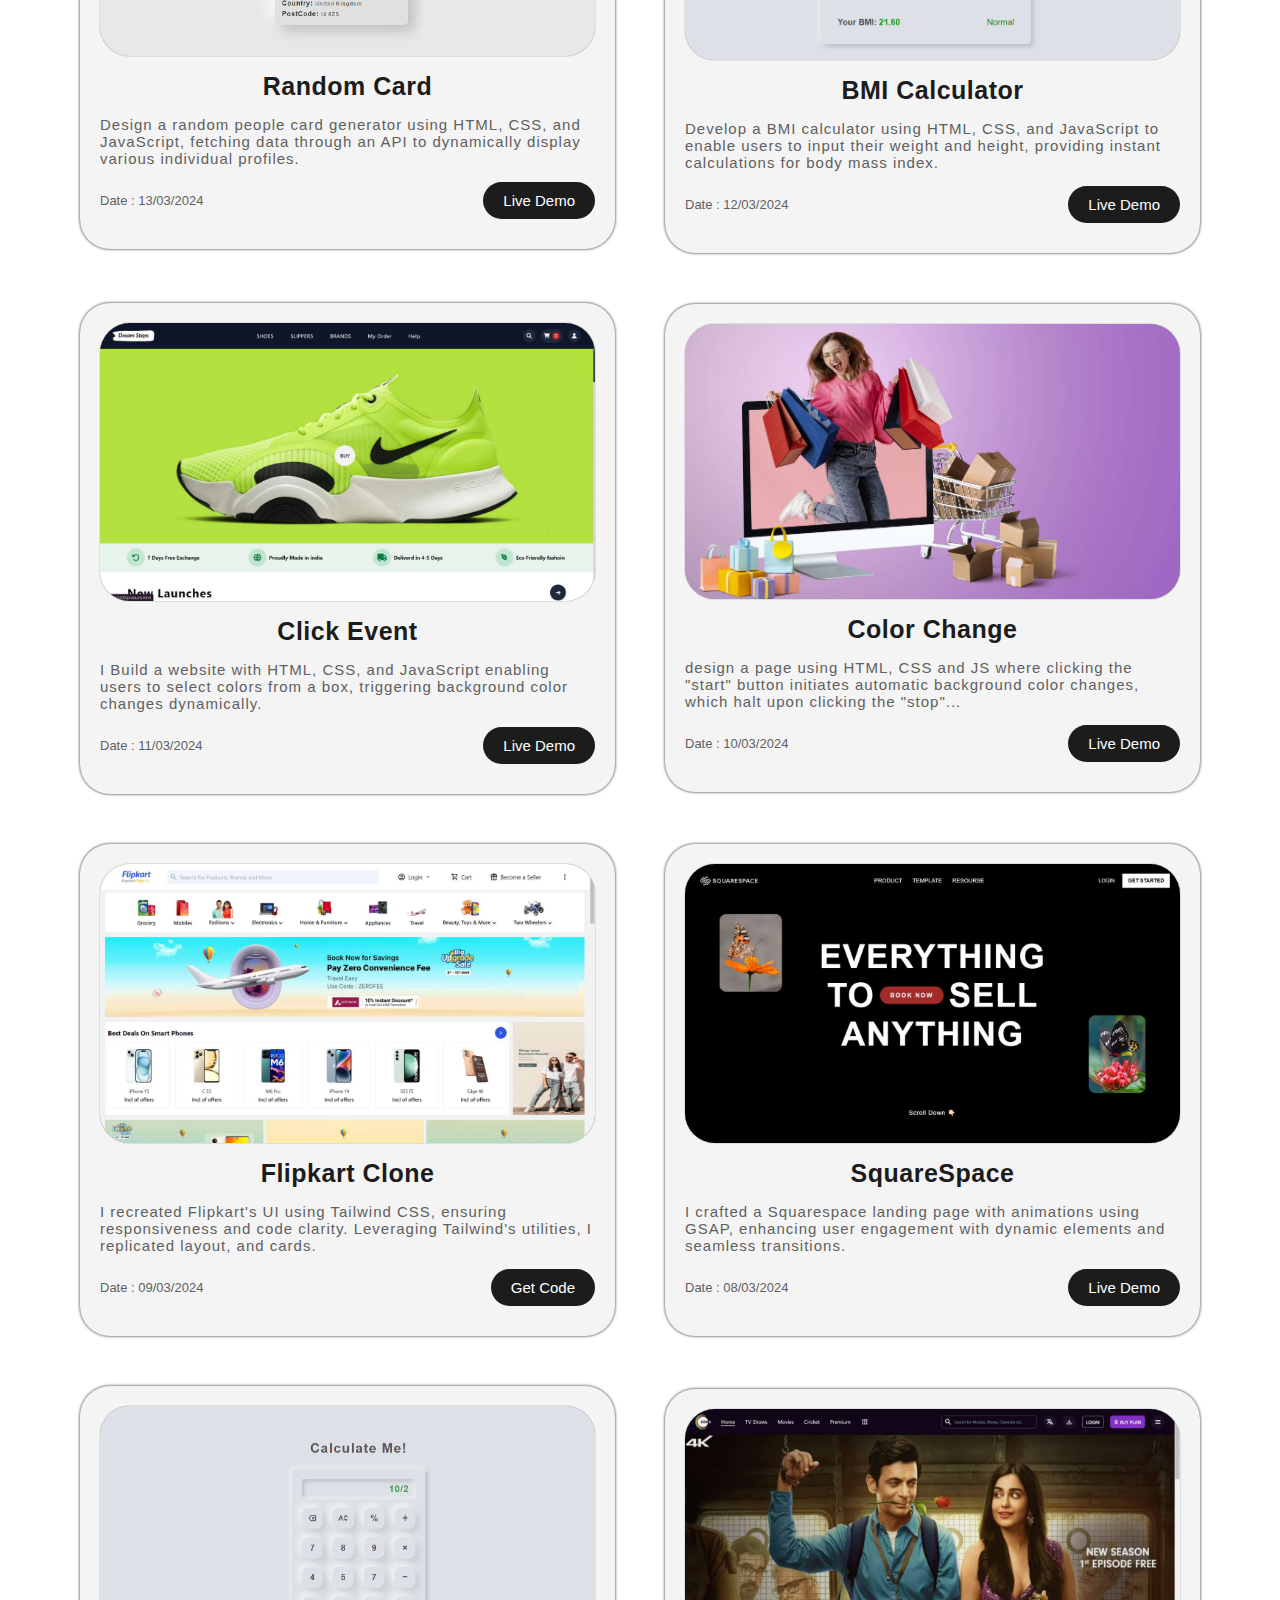
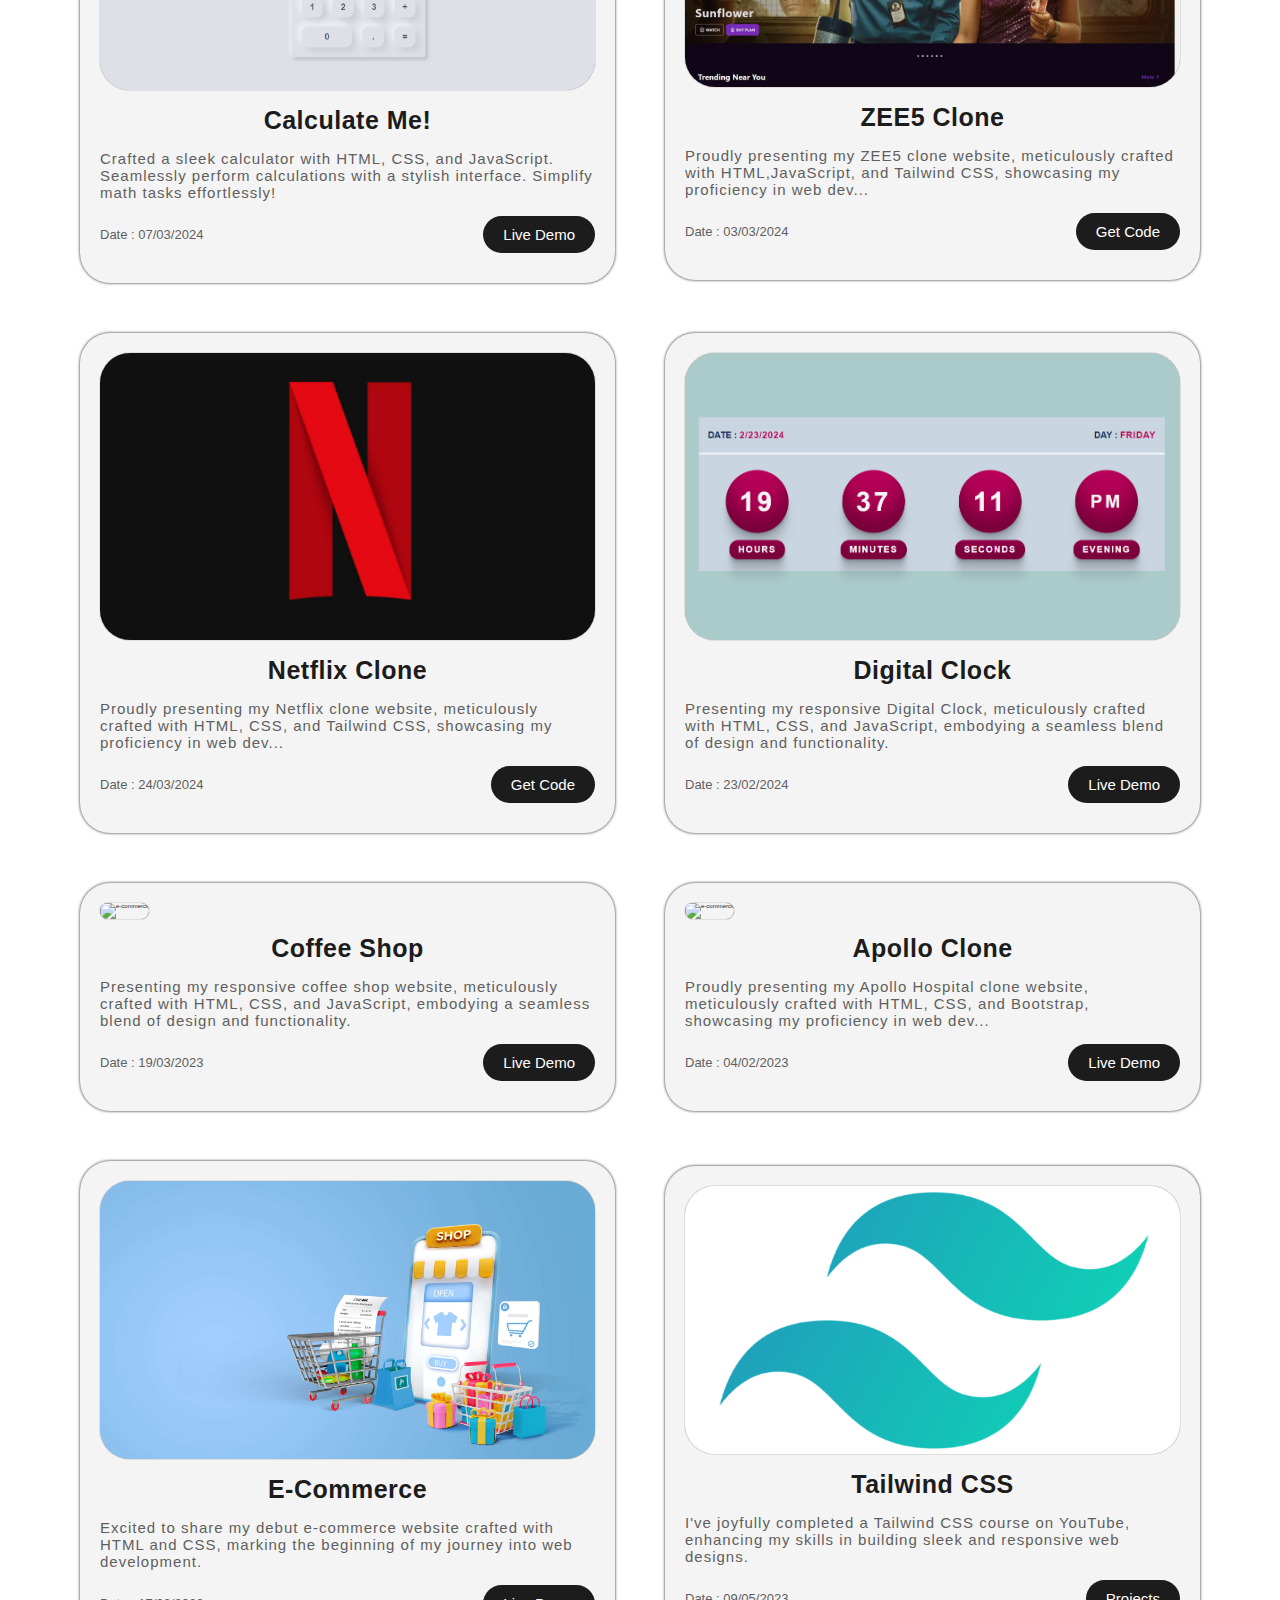
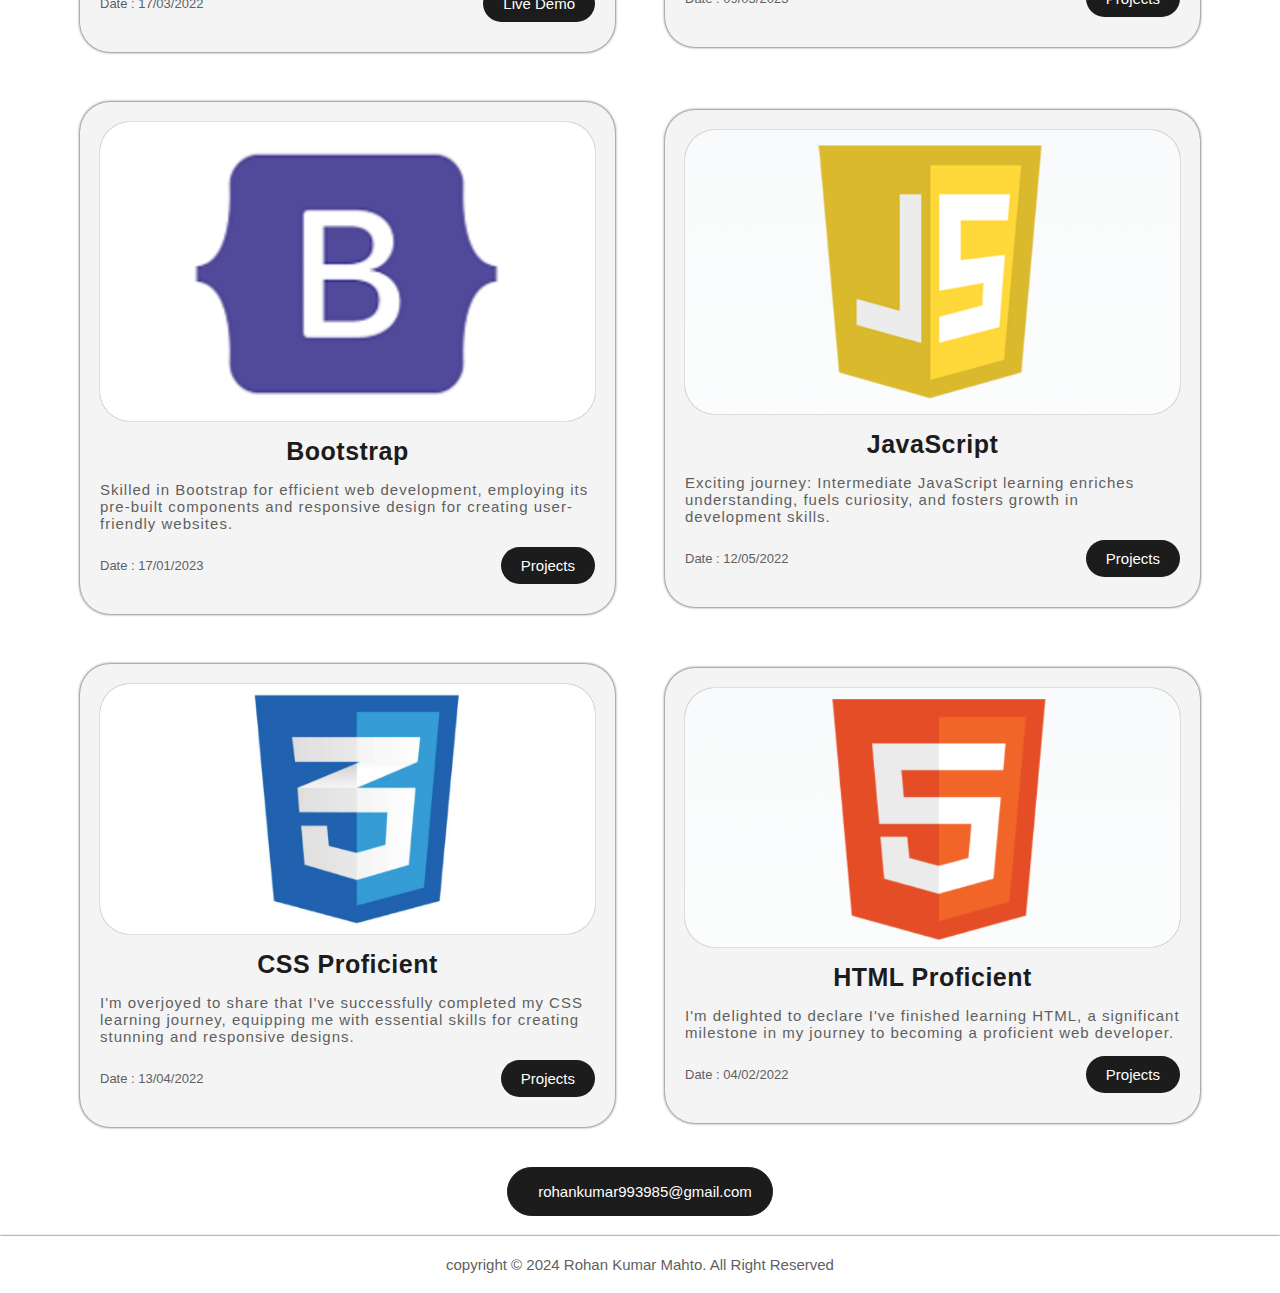
==== commit b358773e: "Update blog.html" ====
--- a/blog.html
+++ b/blog.html
@@ -15,7 +15,7 @@
     />
   </head>
   <body>
-    <div id="bottomToTopScroll">
+    <div id="bottomToTopScroll" class="opacityBottomToTopScroll">
       <i class="fa-solid fa-arrow-up"></i>
     </div>
     <header class="header-section">
@@ -54,7 +54,7 @@
     <div class="project-cart-section blog-section">
         <div class="cart-body blogPageCartBody">
             <div class="img-section img-blog">
-              <img src="./image/img 25.png" alt="e-commerce">
+              <img src="./image/img 25.jpg" alt="e-commerce">
             </div>
             <div class="cart-description">
               <div class="cart-heading">
@@ -108,7 +108,7 @@
           </div>
         <div class="cart-body blogPageCartBody">
             <div class="img-section img-blog">
-              <img src="./image/img 23.png" alt="e-commerce">
+              <img src="./image/img 23.jpg" alt="e-commerce">
             </div>
             <div class="cart-description">
               <div class="cart-heading">
@@ -162,7 +162,7 @@
           </div>
         <div class="cart-body blogPageCartBody">
             <div class="img-section img-blog">
-              <img src="./image/img 20.png" alt="e-commerce">
+              <img src="./image/img 20.jpg" alt="e-commerce">
             </div>
             <div class="cart-description">
               <div class="cart-heading">
@@ -180,7 +180,7 @@
           </div>
         <div class="cart-body blogPageCartBody">
             <div class="img-section img-blog">
-              <img src="./image/img 21.png" alt="e-commerce">
+              <img src="./image/img 12.jpg" alt="e-commerce">
             </div>
             <div class="cart-description">
               <div class="cart-heading">
@@ -198,7 +198,7 @@
           </div>
         <div class="cart-body blogPageCartBody">
             <div class="img-section img-blog">
-              <img src="./image/img 19.png" alt="e-commerce">
+              <img src="./image/img 19.jpg" alt="e-commerce">
             </div>
             <div class="cart-description">
               <div class="cart-heading">
@@ -216,7 +216,7 @@
           </div>
         <div class="cart-body blogPageCartBody">
             <div class="img-section img-blog">
-              <img src="./image/img 18.png" alt="e-commerce">
+              <img src="./image/img 18.jpg" alt="e-commerce">
             </div>
             <div class="cart-description">
               <div class="cart-heading">
@@ -252,7 +252,7 @@
           </div>
           <div class="cart-body blogPageCartBody">
             <div class="img-section img-blog">
-              <img src="./image/img 17.png" alt="e-commerce">
+              <img src="./image/img 17.jpg" alt="e-commerce">
             </div>
             <div class="cart-description">
               <div class="cart-heading">
--- a/style.css
+++ b/style.css
@@ -147,6 +147,10 @@
   border-radius: 50%;
   overflow-anchor: none;
   padding: 1rem 1.3rem;
+  cursor: pointer;
+}
+
+#themeIcon1{
   cursor: pointer;
 }
 
@@ -784,4 +788,4 @@
   #bottomToTopScroll i{
     padding: 2rem 2.25rem;
   }
-}+}
